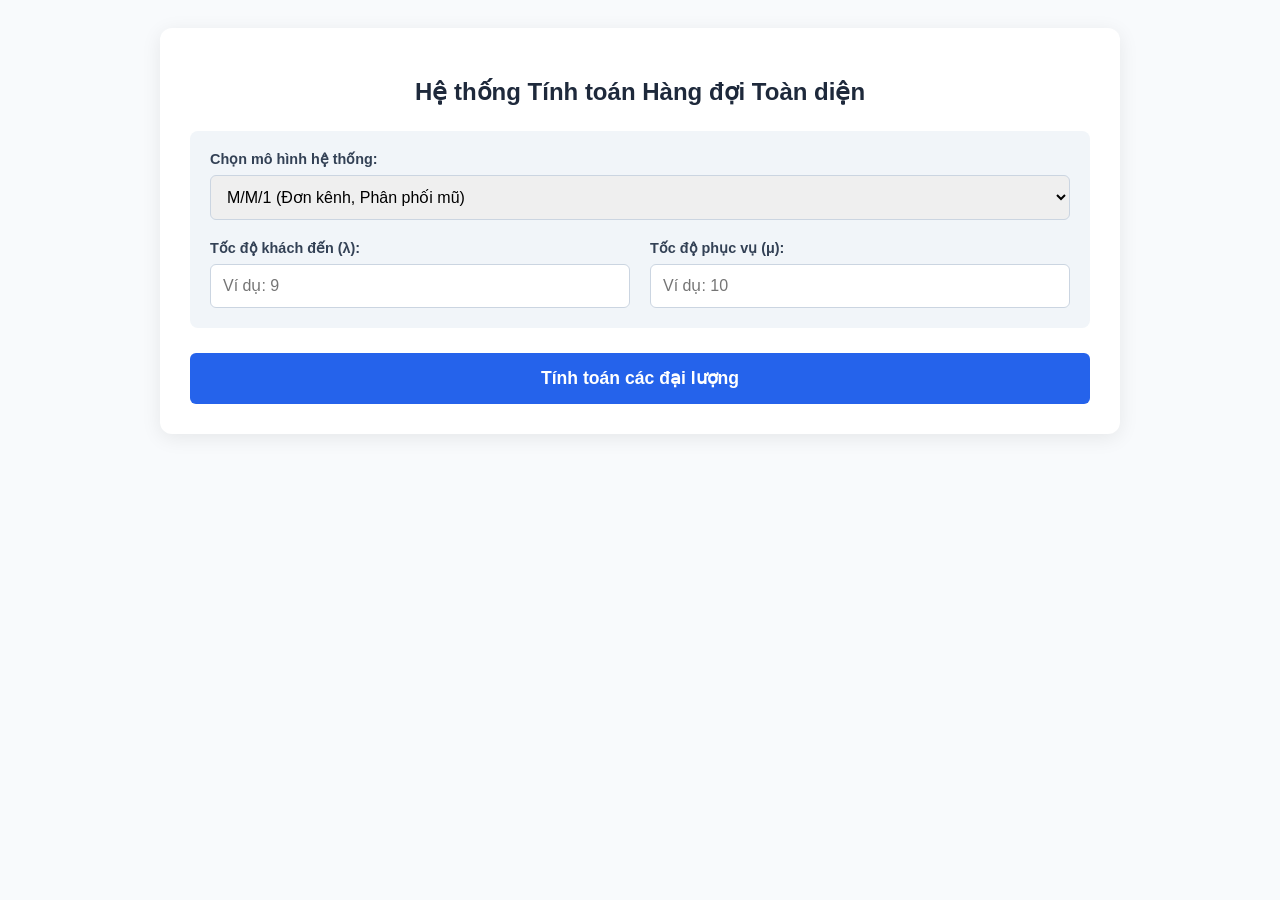
==== index.html @ b88496db "update1" ====
<!DOCTYPE html>
<html lang="vi">
<head>
    <meta charset="UTF-8">
    <meta name="viewport" content="width=device-width, initial-scale=1.0">
    <title>Queueing Theory Master - 4 Models</title>
    <style>
        :root { --primary: #1e293b; --accent: #2563eb; --bg: #f8fafc; }
        body { font-family: 'Segoe UI', Tahoma, Geneva, Verdana, sans-serif; background: var(--bg); padding: 20px; color: #334155; }
        .container { max-width: 900px; margin: 0 auto; background: white; padding: 30px; border-radius: 12px; box-shadow: 0 4px 20px rgba(0,0,0,0.08); }
        h2 { text-align: center; color: var(--primary); margin-bottom: 25px; }
        .config-grid { display: grid; grid-template-columns: 1fr 1fr; gap: 20px; margin-bottom: 25px; background: #f1f5f9; padding: 20px; border-radius: 8px; }
        .full { grid-column: span 2; }
        label { display: block; font-weight: 600; margin-bottom: 8px; font-size: 0.9rem; }
        select, input { width: 100%; padding: 12px; border: 1px solid #cbd5e1; border-radius: 6px; box-sizing: border-box; font-size: 1rem; }
        button { width: 100%; padding: 15px; background: var(--accent); color: white; border: none; border-radius: 6px; cursor: pointer; font-weight: bold; font-size: 1.1rem; transition: 0.2s; }
        button:hover { background: #1d4ed8; }
        .results { margin-top: 30px; display: none; }
        table { width: 100%; border-collapse: collapse; }
        th, td { padding: 15px; text-align: left; border-bottom: 1px solid #e2e8f0; }
        th { background: #f8fafc; color: #64748b; font-size: 0.8rem; text-transform: uppercase; }
        .val { font-weight: bold; color: var(--accent); font-family: 'Courier New', Courier, monospace; font-size: 1.1rem; }
        .hidden { display: none; }
    </style>
</head>
<body>

<div class="container">
    <h2>Hệ thống Tính toán Hàng đợi Toàn diện</h2>
    
    <div class="config-grid">
        <div class="full">
            <label>Chọn mô hình hệ thống:</label>
            <select id="model" onchange="toggleFields()">
                <option value="mm1">M/M/1 (Đơn kênh, Phân phối mũ)</option>
                <option value="mmc">M/M/c (Đa kênh, Phân phối mũ)</option>
                <option value="mg1">M/G/1 (Đơn kênh, Phục vụ tùy ý)</option>
                <option value="mgc">M/G/c (Đa kênh, Phục vụ tùy ý - Xấp xỉ)</option>
            </select>
        </div>

        <div>
            <label>Tốc độ khách đến (λ):</label>
            <input type="number" id="lambda" step="any" placeholder="Ví dụ: 9">
        </div>

        <div>
            <label>Tốc độ phục vụ (μ):</label>
            <input type="number" id="mu" step="any" placeholder="Ví dụ: 10">
        </div>

        <div id="c_box" class="hidden">
            <label>Số máy phục vụ (c):</label>
            <input type="number" id="c_val" value="2" min="1">
        </div>

        <div id="sigma_box" class="hidden">
            <label>Độ lệch chuẩn phục vụ (σ):</label>
            <input type="number" id="sigma" value="0" step="any" placeholder="σ = 0 là M/D/c">
        </div>
    </div>

    <button onclick="runCalculations()">Tính toán các đại lượng</button>

    <div id="results" class="results">
        <table>
            <thead>
                <tr><th>Ký hiệu</th><th>Giá trị</th><th>Mô tả chi tiết</th></tr>
            </thead>
            <tbody id="res-body"></tbody>
        </table>
    </div>
</div>

<script>
function toggleFields() {
    const m = document.getElementById('model').value;
    document.getElementById('c_box').classList.toggle('hidden', m !== 'mmc' && m !== 'mgc');
    document.getElementById('sigma_box').classList.toggle('hidden', m !== 'mg1' && m !== 'mgc');
}

function fact(n) { return n <= 1 ? 1 : n * fact(n - 1); }

function runCalculations() {
    const l = parseFloat(document.getElementById('lambda').value);
    const m = parseFloat(document.getElementById('mu').value);
    const model = document.getElementById('model').value;
    const c = parseInt(document.getElementById('c_val').value) || 1;
    const sigma = parseFloat(document.getElementById('sigma').value) || 0;

    if (isNaN(l) || isNaN(m)) return alert("Vui lòng nhập λ và μ!");
    
    let L, Lq, Ls, W, Wq, Ws, P0, Pwait, rho_system;
    Ws = 1 / m;
    let r = l / m;
    rho_system = r / c;

    if (rho_system >= 1) return alert("Hệ thống không ổn định (λ ≥ cμ). Hàng đợi sẽ dài vô hạn!");

    if (model === 'mm1') {
        P0 = 1 - r;
        Pwait = r;
        L = r / (1 - r);
        Lq = (r * r) / (1 - r);
        W = 1 / (m - l);
        Wq = l / (m * (m - l));
    } 
    else if (model === 'mmc') {
        let sum = 0;
        for (let n = 0; n < c; n++) sum += Math.pow(r, n) / fact(n);
        sum += (Math.pow(r, c) / (fact(c) * (1 - rho_system)));
        P0 = 1 / sum;
        Pwait = (Math.pow(r, c) * P0) / (fact(c) * (1 - rho_system));
        Lq = (Pwait * rho_system) / (1 - rho_system);
        Wq = Lq / l;
        W = Wq + Ws;
        L = l * W;
    }
    else if (model === 'mg1') {
        P0 = 1 - r;
        Pwait = r;
        // Công thức Pollaczek-Khinchine
        Lq = (Math.pow(l, 2) * Math.pow(sigma, 2) + Math.pow(r, 2)) / (2 * (1 - r));
        Wq = Lq / l;
        W = Wq + Ws;
        L = l * W;
    }
    else if (model === 'mgc') {
        // Xấp xỉ Lee-Longton
        let sum = 0;
        for (let n = 0; n < c; n++) sum += Math.pow(r, n) / fact(n);
        sum += (Math.pow(r, c) / (fact(c) * (1 - rho_system)));
        let P0_mmc = 1 / sum;
        let Pwait_mmc = (Math.pow(r, c) * P0_mmc) / (fact(c) * (1 - rho_system));
        let Wq_mmc = (Pwait_mmc * rho_system) / (l * (1 - rho_system));
        
        let Cs = sigma * m; // Hệ số biến thiên
        Wq = Wq_mmc * ((Math.pow(Cs, 2) + 1) / 2);
        W = Wq + Ws;
        Lq = l * Wq;
        L = l * W;
        P0 = P0_mmc; // Xấp xỉ
        Pwait = Pwait_mmc; // Xấp xỉ
    }

    Ls = r; // Số khách đang được phục vụ trung bình (λ/μ)

    const data = [
        ["P0", P0, "Xác suất hệ thống rỗng (không có ai)"],
        ["P > 0", Pwait, "Xác suất khách đến phải chờ"],
        ["L", L, "Số lượng khách trung bình trong toàn hệ thống"],
        ["Lq", Lq, "Số lượng khách trung bình đang đứng chờ"],
        ["Ls", Ls, "Số lượng khách trung bình đang được phục vụ"],
        ["W", W, "Tổng thời gian trung bình trong hệ thống"],
        ["Wq", Wq, "Thời gian trung bình phải chờ trong hàng"],
        ["Ws", Ws, "Thời gian phục vụ trung bình (1/μ)"]
    ];

    let html = '';
    data.forEach(d => {
        html += `<tr><td><b>${d[0]}</b></td><td class="val">${d[1].toFixed(5)}</td><td>${d[2]}</td></tr>`;
    });
    document.getElementById('res-body').innerHTML = html;
    document.getElementById('results').style.display = 'block';
}
</script>

</body>
</html>
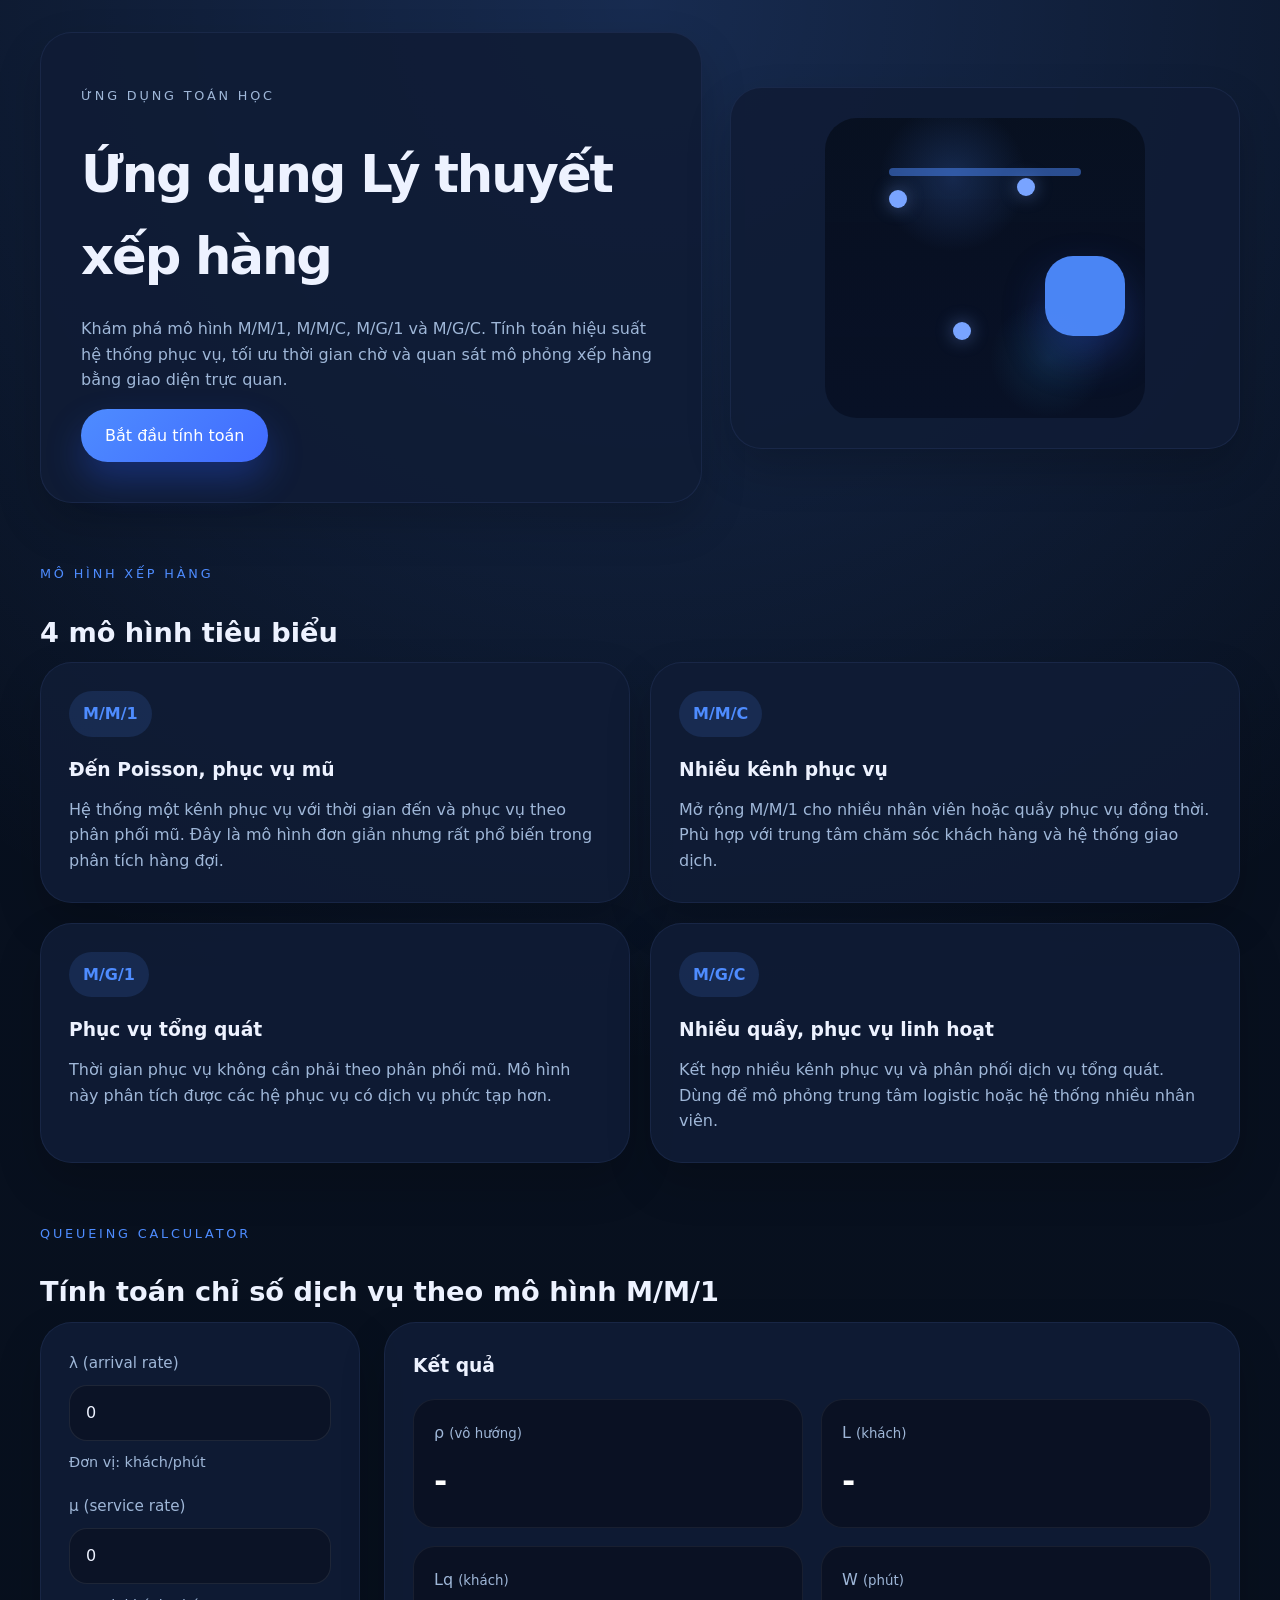
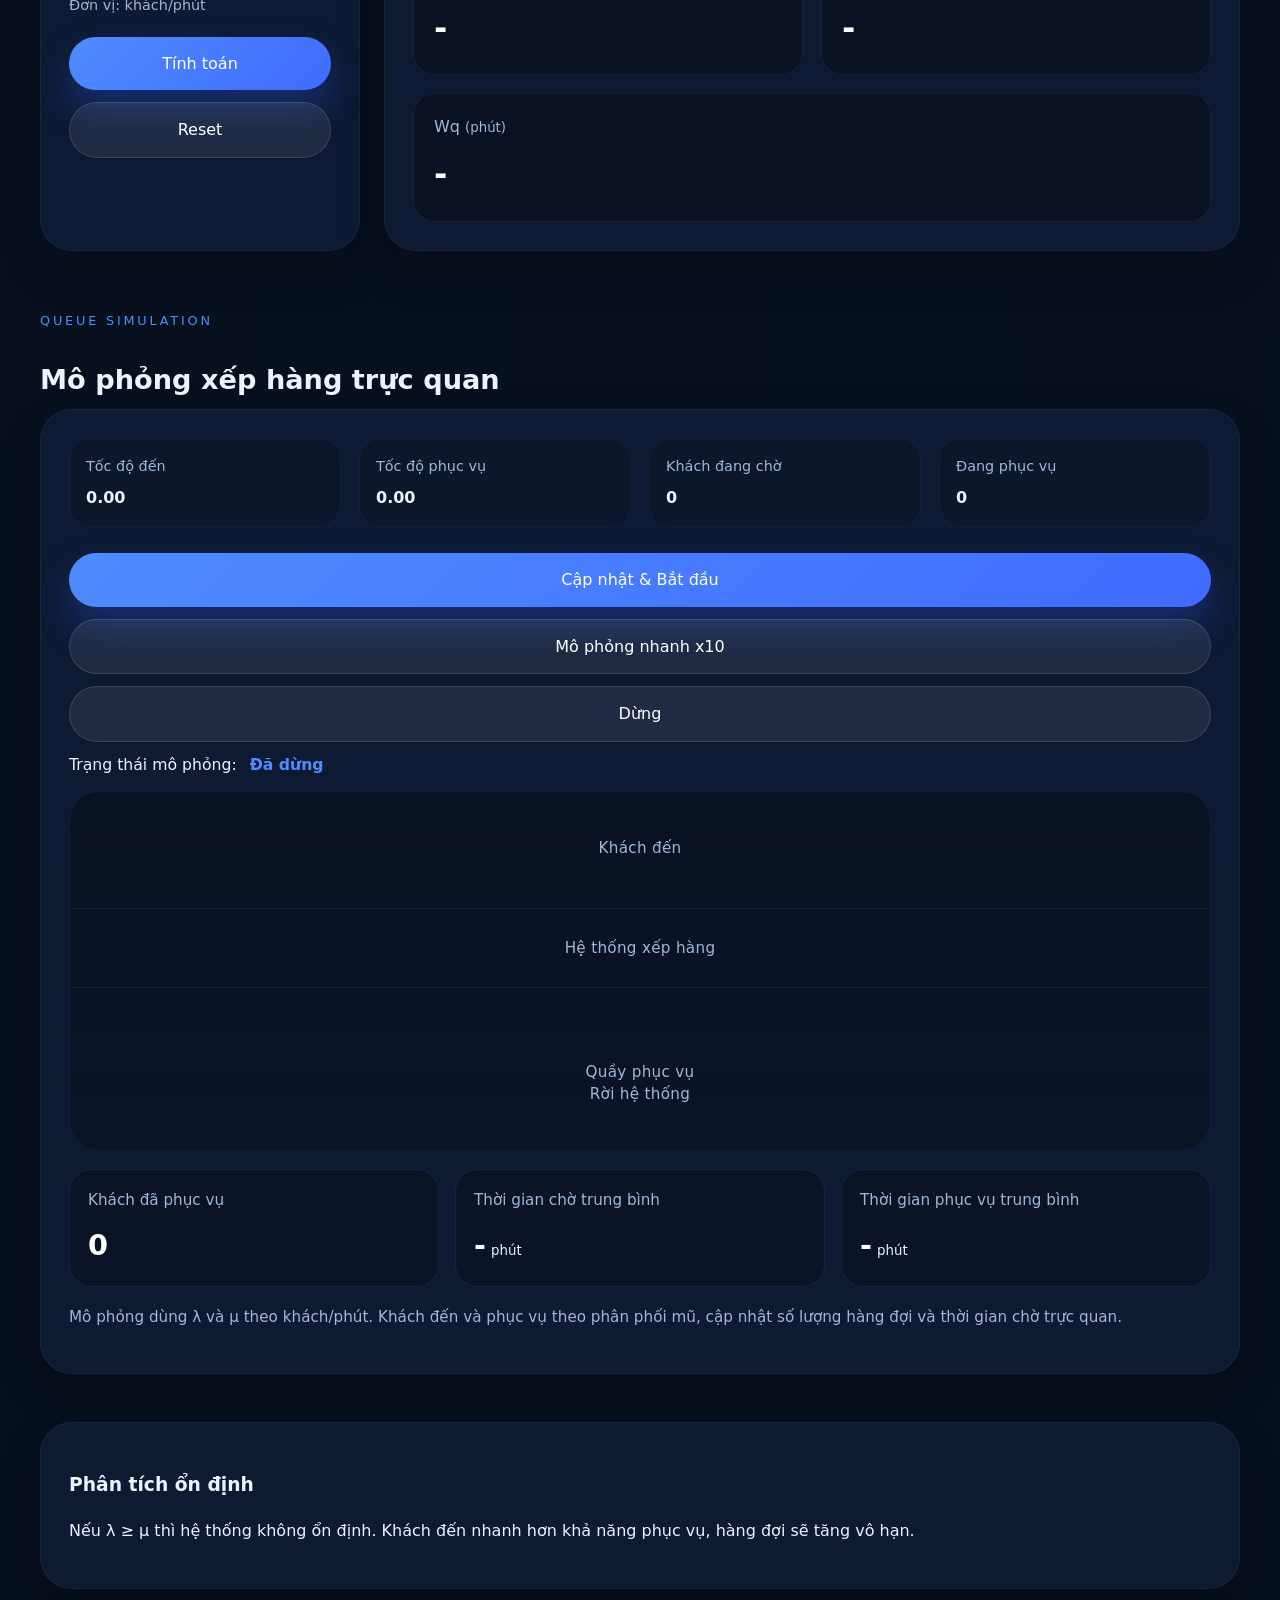
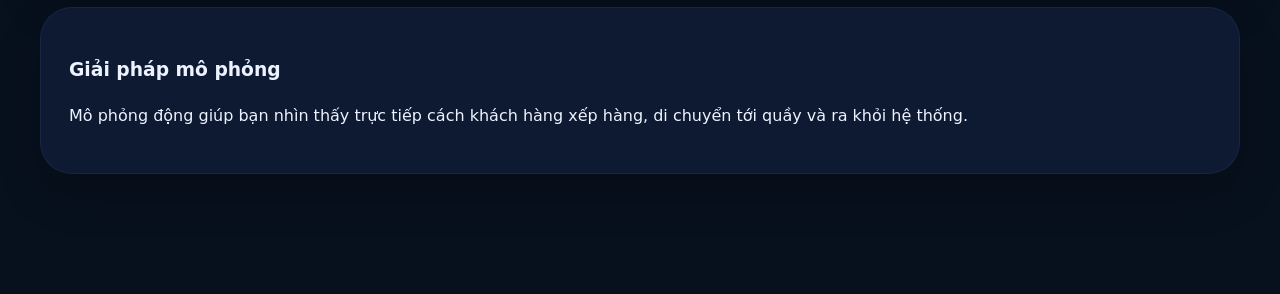
==== commit b5c7d880: "up" ====
--- a/index.html
+++ b/index.html
@@ -1,169 +1,191 @@
 <!DOCTYPE html>
 <html lang="vi">
 <head>
-    <meta charset="UTF-8">
-    <meta name="viewport" content="width=device-width, initial-scale=1.0">
-    <title>Queueing Theory Master - 4 Models</title>
-    <style>
-        :root { --primary: #1e293b; --accent: #2563eb; --bg: #f8fafc; }
-        body { font-family: 'Segoe UI', Tahoma, Geneva, Verdana, sans-serif; background: var(--bg); padding: 20px; color: #334155; }
-        .container { max-width: 900px; margin: 0 auto; background: white; padding: 30px; border-radius: 12px; box-shadow: 0 4px 20px rgba(0,0,0,0.08); }
-        h2 { text-align: center; color: var(--primary); margin-bottom: 25px; }
-        .config-grid { display: grid; grid-template-columns: 1fr 1fr; gap: 20px; margin-bottom: 25px; background: #f1f5f9; padding: 20px; border-radius: 8px; }
-        .full { grid-column: span 2; }
-        label { display: block; font-weight: 600; margin-bottom: 8px; font-size: 0.9rem; }
-        select, input { width: 100%; padding: 12px; border: 1px solid #cbd5e1; border-radius: 6px; box-sizing: border-box; font-size: 1rem; }
-        button { width: 100%; padding: 15px; background: var(--accent); color: white; border: none; border-radius: 6px; cursor: pointer; font-weight: bold; font-size: 1.1rem; transition: 0.2s; }
-        button:hover { background: #1d4ed8; }
-        .results { margin-top: 30px; display: none; }
-        table { width: 100%; border-collapse: collapse; }
-        th, td { padding: 15px; text-align: left; border-bottom: 1px solid #e2e8f0; }
-        th { background: #f8fafc; color: #64748b; font-size: 0.8rem; text-transform: uppercase; }
-        .val { font-weight: bold; color: var(--accent); font-family: 'Courier New', Courier, monospace; font-size: 1.1rem; }
-        .hidden { display: none; }
-    </style>
+  <meta charset="UTF-8">
+  <meta name="viewport" content="width=device-width, initial-scale=1.0">
+  <title>Ứng dụng Lý thuyết xếp hàng</title>
+  <link rel="stylesheet" href="style.css">
 </head>
 <body>
+  <main class="page-shell">
+    <header class="hero">
+      <div class="hero-copy card">
+        <p class="eyebrow">Ứng dụng toán học</p>
+        <h1>Ứng dụng Lý thuyết xếp hàng</h1>
+        <p>Khám phá mô hình M/M/1, M/M/C, M/G/1 và M/G/C. Tính toán hiệu suất hệ thống phục vụ, tối ưu thời gian chờ và quan sát mô phỏng xếp hàng bằng giao diện trực quan.</p>
+        <a class="btn btn-primary" href="#calculator">Bắt đầu tính toán</a>
+      </div>
+      <div class="hero-visual card">
+        <div class="hero-graphic">
+          <div class="hero-dot"></div>
+          <div class="hero-dot"></div>
+          <div class="hero-dot"></div>
+          <div class="hero-line"></div>
+          <div class="hero-counter"></div>
+        </div>
+      </div>
+    </header>
 
-<div class="container">
-    <h2>Hệ thống Tính toán Hàng đợi Toàn diện</h2>
-    
-    <div class="config-grid">
-        <div class="full">
-            <label>Chọn mô hình hệ thống:</label>
-            <select id="model" onchange="toggleFields()">
-                <option value="mm1">M/M/1 (Đơn kênh, Phân phối mũ)</option>
-                <option value="mmc">M/M/c (Đa kênh, Phân phối mũ)</option>
-                <option value="mg1">M/G/1 (Đơn kênh, Phục vụ tùy ý)</option>
-                <option value="mgc">M/G/c (Đa kênh, Phục vụ tùy ý - Xấp xỉ)</option>
-            </select>
+    <section class="section models" id="models">
+      <div class="section-header">
+        <p class="eyebrow">Mô hình xếp hàng</p>
+        <h2>4 mô hình tiêu biểu</h2>
+      </div>
+      <div class="grid cards-grid">
+        <article class="model-card card">
+          <span class="model-badge">M/M/1</span>
+          <h3>Đến Poisson, phục vụ mũ</h3>
+          <p>Hệ thống một kênh phục vụ với thời gian đến và phục vụ theo phân phối mũ. Đây là mô hình đơn giản nhưng rất phổ biến trong phân tích hàng đợi.</p>
+        </article>
+        <article class="model-card card">
+          <span class="model-badge">M/M/C</span>
+          <h3>Nhiều kênh phục vụ</h3>
+          <p>Mở rộng M/M/1 cho nhiều nhân viên hoặc quầy phục vụ đồng thời. Phù hợp với trung tâm chăm sóc khách hàng và hệ thống giao dịch.</p>
+        </article>
+        <article class="model-card card">
+          <span class="model-badge">M/G/1</span>
+          <h3>Phục vụ tổng quát</h3>
+          <p>Thời gian phục vụ không cần phải theo phân phối mũ. Mô hình này phân tích được các hệ phục vụ có dịch vụ phức tạp hơn.</p>
+        </article>
+        <article class="model-card card">
+          <span class="model-badge">M/G/C</span>
+          <h3>Nhiều quầy, phục vụ linh hoạt</h3>
+          <p>Kết hợp nhiều kênh phục vụ và phân phối dịch vụ tổng quát. Dùng để mô phỏng trung tâm logistic hoặc hệ thống nhiều nhân viên.</p>
+        </article>
+      </div>
+    </section>
+
+    <section class="section calculator" id="calculator">
+      <div class="section-header">
+        <p class="eyebrow">Queueing Calculator</p>
+        <h2>Tính toán chỉ số dịch vụ theo mô hình M/M/1</h2>
+      </div>
+      <div class="calculator-grid">
+        <form class="calc-panel card" id="queueForm">
+          <div class="form-group">
+            <label for="lambda">λ (arrival rate)</label>
+            <input id="lambda" type="number" min="0" step="0.1" placeholder="Nhập λ" value="0">
+            <span class="unit-label">Đơn vị: khách/phút</span>
+          </div>
+          <div class="form-group">
+            <label for="mu">μ (service rate)</label>
+            <input id="mu" type="number" min="0" step="0.1" placeholder="Nhập μ" value="0">
+            <span class="unit-label">Đơn vị: khách/phút</span>
+          </div>
+          <div class="form-actions">
+            <button type="submit" class="btn btn-primary">Tính toán</button>
+            <button type="button" class="btn btn-secondary" id="resetButton">Reset</button>
+          </div>
+          <p class="warning" id="warningText"></p>
+        </form>
+
+        <div class="result-panel card">
+          <h3>Kết quả</h3>
+          <div class="result-grid">
+            <div class="result-card">
+              <span>ρ <small>(vô hướng)</small></span>
+              <strong id="rho">-</strong>
+            </div>
+            <div class="result-card">
+              <span>L <small>(khách)</small></span>
+              <strong id="L">-</strong>
+            </div>
+            <div class="result-card">
+              <span>Lq <small>(khách)</small></span>
+              <strong id="Lq">-</strong>
+            </div>
+            <div class="result-card">
+              <span>W <small>(phút)</small></span>
+              <strong id="W">-</strong>
+            </div>
+            <div class="result-card full-width">
+              <span>Wq <small>(phút)</small></span>
+              <strong id="Wq">-</strong>
+            </div>
+          </div>
         </div>
+      </div>
+    </section>
 
-        <div>
-            <label>Tốc độ khách đến (λ):</label>
-            <input type="number" id="lambda" step="any" placeholder="Ví dụ: 9">
+    <section class="section simulation" id="simulation">
+      <div class="section-header">
+        <p class="eyebrow">Queue Simulation</p>
+        <h2>Mô phỏng xếp hàng trực quan</h2>
+      </div>
+      <div class="sim-board card">
+        <div class="sim-info">
+          <div>
+            <span class="small-label">Tốc độ đến</span>
+            <strong id="displayLambda">0.00</strong>
+          </div>
+          <div>
+            <span class="small-label">Tốc độ phục vụ</span>
+            <strong id="displayMu">0.00</strong>
+          </div>
+          <div>
+            <span class="small-label">Khách đang chờ</span>
+            <strong id="displayQueue">0</strong>
+          </div>
+          <div>
+            <span class="small-label">Đang phục vụ</span>
+            <strong id="displayService">0</strong>
+          </div>
         </div>
+        <div class="sim-actions">
+          <button type="button" class="btn btn-primary" id="startSimButton">Cập nhật &amp; Bắt đầu</button>
+          <button type="button" class="btn btn-secondary" id="fastSimButton">Mô phỏng nhanh x10</button>
+          <button type="button" class="btn btn-secondary" id="stopSimButton">Dừng</button>
+        </div>
+        <div class="sim-status">
+          <span>Trạng thái mô phỏng:</span>
+          <strong id="simStatus">Đang dừng</strong>
+        </div>
+        <div class="sim-viewport" id="simViewport">
+          <div class="sim-zone sim-entry">
+            <span>Khách đến</span>
+          </div>
+          <div class="sim-zone sim-queue">
+            <span>Hệ thống xếp hàng</span>
+          </div>
+          <div class="sim-zone sim-server">
+            <span>Quầy phục vụ</span>
+          </div>
+          <div class="sim-zone sim-exit">
+            <span>Rời hệ thống</span>
+          </div>
+        </div>
+        <div class="sim-detail-grid">
+          <div class="detail-card">
+            <span>Khách đã phục vụ</span>
+            <strong id="displayServed">0</strong>
+          </div>
+          <div class="detail-card">
+            <span>Thời gian chờ trung bình</span>
+            <strong id="displayWqSim">-</strong>
+            <small>phút</small>
+          </div>
+          <div class="detail-card">
+            <span>Thời gian phục vụ trung bình</span>
+            <strong id="displayWSim">-</strong>
+            <small>phút</small>
+          </div>
+        </div>
+        <p class="sim-note">Mô phỏng dùng λ và μ theo khách/phút. Khách đến và phục vụ theo phân phối mũ, cập nhật số lượng hàng đợi và thời gian chờ trực quan.</p>
+      </div>
+    </section>
 
-        <div>
-            <label>Tốc độ phục vụ (μ):</label>
-            <input type="number" id="mu" step="any" placeholder="Ví dụ: 10">
-        </div>
+    <section class="section features">
+      <div class="feature-card card">
+        <h3>Phân tích ổn định</h3>
+        <p>Nếu λ ≥ μ thì hệ thống không ổn định. Khách đến nhanh hơn khả năng phục vụ, hàng đợi sẽ tăng vô hạn.</p>
+      </div>
+      <div class="feature-card card">
+        <h3>Giải pháp mô phỏng</h3>
+        <p>Mô phỏng động giúp bạn nhìn thấy trực tiếp cách khách hàng xếp hàng, di chuyển tới quầy và ra khỏi hệ thống.</p>
+      </div>
+    </section>
+  </main>
 
-        <div id="c_box" class="hidden">
-            <label>Số máy phục vụ (c):</label>
-            <input type="number" id="c_val" value="2" min="1">
-        </div>
-
-        <div id="sigma_box" class="hidden">
-            <label>Độ lệch chuẩn phục vụ (σ):</label>
-            <input type="number" id="sigma" value="0" step="any" placeholder="σ = 0 là M/D/c">
-        </div>
-    </div>
-
-    <button onclick="runCalculations()">Tính toán các đại lượng</button>
-
-    <div id="results" class="results">
-        <table>
-            <thead>
-                <tr><th>Ký hiệu</th><th>Giá trị</th><th>Mô tả chi tiết</th></tr>
-            </thead>
-            <tbody id="res-body"></tbody>
-        </table>
-    </div>
-</div>
-
-<script>
-function toggleFields() {
-    const m = document.getElementById('model').value;
-    document.getElementById('c_box').classList.toggle('hidden', m !== 'mmc' && m !== 'mgc');
-    document.getElementById('sigma_box').classList.toggle('hidden', m !== 'mg1' && m !== 'mgc');
-}
-
-function fact(n) { return n <= 1 ? 1 : n * fact(n - 1); }
-
-function runCalculations() {
-    const l = parseFloat(document.getElementById('lambda').value);
-    const m = parseFloat(document.getElementById('mu').value);
-    const model = document.getElementById('model').value;
-    const c = parseInt(document.getElementById('c_val').value) || 1;
-    const sigma = parseFloat(document.getElementById('sigma').value) || 0;
-
-    if (isNaN(l) || isNaN(m)) return alert("Vui lòng nhập λ và μ!");
-    
-    let L, Lq, Ls, W, Wq, Ws, P0, Pwait, rho_system;
-    Ws = 1 / m;
-    let r = l / m;
-    rho_system = r / c;
-
-    if (rho_system >= 1) return alert("Hệ thống không ổn định (λ ≥ cμ). Hàng đợi sẽ dài vô hạn!");
-
-    if (model === 'mm1') {
-        P0 = 1 - r;
-        Pwait = r;
-        L = r / (1 - r);
-        Lq = (r * r) / (1 - r);
-        W = 1 / (m - l);
-        Wq = l / (m * (m - l));
-    } 
-    else if (model === 'mmc') {
-        let sum = 0;
-        for (let n = 0; n < c; n++) sum += Math.pow(r, n) / fact(n);
-        sum += (Math.pow(r, c) / (fact(c) * (1 - rho_system)));
-        P0 = 1 / sum;
-        Pwait = (Math.pow(r, c) * P0) / (fact(c) * (1 - rho_system));
-        Lq = (Pwait * rho_system) / (1 - rho_system);
-        Wq = Lq / l;
-        W = Wq + Ws;
-        L = l * W;
-    }
-    else if (model === 'mg1') {
-        P0 = 1 - r;
-        Pwait = r;
-        // Công thức Pollaczek-Khinchine
-        Lq = (Math.pow(l, 2) * Math.pow(sigma, 2) + Math.pow(r, 2)) / (2 * (1 - r));
-        Wq = Lq / l;
-        W = Wq + Ws;
-        L = l * W;
-    }
-    else if (model === 'mgc') {
-        // Xấp xỉ Lee-Longton
-        let sum = 0;
-        for (let n = 0; n < c; n++) sum += Math.pow(r, n) / fact(n);
-        sum += (Math.pow(r, c) / (fact(c) * (1 - rho_system)));
-        let P0_mmc = 1 / sum;
-        let Pwait_mmc = (Math.pow(r, c) * P0_mmc) / (fact(c) * (1 - rho_system));
-        let Wq_mmc = (Pwait_mmc * rho_system) / (l * (1 - rho_system));
-        
-        let Cs = sigma * m; // Hệ số biến thiên
-        Wq = Wq_mmc * ((Math.pow(Cs, 2) + 1) / 2);
-        W = Wq + Ws;
-        Lq = l * Wq;
-        L = l * W;
-        P0 = P0_mmc; // Xấp xỉ
-        Pwait = Pwait_mmc; // Xấp xỉ
-    }
-
-    Ls = r; // Số khách đang được phục vụ trung bình (λ/μ)
-
-    const data = [
-        ["P0", P0, "Xác suất hệ thống rỗng (không có ai)"],
-        ["P > 0", Pwait, "Xác suất khách đến phải chờ"],
-        ["L", L, "Số lượng khách trung bình trong toàn hệ thống"],
-        ["Lq", Lq, "Số lượng khách trung bình đang đứng chờ"],
-        ["Ls", Ls, "Số lượng khách trung bình đang được phục vụ"],
-        ["W", W, "Tổng thời gian trung bình trong hệ thống"],
-        ["Wq", Wq, "Thời gian trung bình phải chờ trong hàng"],
-        ["Ws", Ws, "Thời gian phục vụ trung bình (1/μ)"]
-    ];
-
-    let html = '';
-    data.forEach(d => {
-        html += `<tr><td><b>${d[0]}</b></td><td class="val">${d[1].toFixed(5)}</td><td>${d[2]}</td></tr>`;
-    });
-    document.getElementById('res-body').innerHTML = html;
-    document.getElementById('results').style.display = 'block';
-}
-</script>
-
+  <script src="script.js"></script>
 </body>
-</html>+</html>
--- a/style.css
+++ b/style.css
@@ -0,0 +1,471 @@
+:root {
+  color-scheme: dark;
+  --bg: #0b1220;
+  --surface: #111b33;
+  --surface-soft: #162247;
+  --surface-lighter: #1f2f55;
+  --text: #edf2ff;
+  --muted: #9fb7d8;
+  --accent: #4e8cff;
+  --accent-soft: #2d5ecf;
+  --danger: #ff6b6b;
+  --shadow: 0 20px 45px rgba(0, 0, 0, 0.18);
+  font-family: Inter, ui-sans-serif, system-ui, -apple-system, BlinkMacSystemFont, "Segoe UI", sans-serif;
+}
+
+* {
+  box-sizing: border-box;
+}
+
+html, body {
+  margin: 0;
+  min-height: 100%;
+  background: radial-gradient(circle at top, rgba(78, 140, 255, 0.22), transparent 30%),
+    linear-gradient(180deg, #08101f 0%, #07101d 100%);
+  color: var(--text);
+}
+
+body {
+  line-height: 1.6;
+}
+
+button, input {
+  font: inherit;
+}
+
+button {
+  width: auto;
+  min-width: 140px;
+}
+
+.unit-label {
+  color: var(--muted);
+  font-size: 0.9rem;
+}
+
+.sim-status {
+  margin-bottom: 14px;
+  color: var(--text);
+  font-size: 0.98rem;
+}
+
+.sim-status strong {
+  color: var(--accent);
+  margin-left: 8px;
+}
+
+.page-shell {
+  width: min(1200px, calc(100% - 32px));
+  margin: 0 auto;
+  padding: 32px 0 72px;
+}
+
+.hero {
+  display: grid;
+  grid-template-columns: 1.3fr 1fr;
+  gap: 28px;
+  align-items: center;
+  margin-bottom: 48px;
+}
+
+.hero-copy {
+  background: linear-gradient(180deg, rgba(18, 38, 80, 0.96), rgba(12, 18, 32, 0.98));
+  padding: 40px;
+}
+
+.hero h1 {
+  font-size: clamp(2.6rem, 4vw, 4rem);
+  margin: 12px 0 18px;
+  letter-spacing: -0.04em;
+}
+
+.hero p {
+  max-width: 680px;
+  color: var(--muted);
+}
+
+.eyebrow {
+  display: inline-flex;
+  text-transform: uppercase;
+  letter-spacing: 0.22em;
+  font-size: 0.8rem;
+  color: var(--accent);
+  margin-bottom: 16px;
+}
+
+.btn {
+  display: inline-flex;
+  align-items: center;
+  justify-content: center;
+  padding: 14px 24px;
+  border: none;
+  border-radius: 999px;
+  transition: transform 0.2s ease, box-shadow 0.2s ease, background 0.2s ease;
+  cursor: pointer;
+  text-decoration: none;
+}
+
+.btn:hover {
+  transform: translateY(-2px);
+}
+
+.btn-primary {
+  color: white;
+  background: linear-gradient(135deg, var(--accent), #416bff);
+  box-shadow: 0 18px 36px rgba(44, 93, 255, 0.3);
+}
+
+.btn-secondary {
+  color: white;
+  background: rgba(255, 255, 255, 0.08);
+  border: 1px solid rgba(255, 255, 255, 0.12);
+}
+
+.form-actions {
+  display: flex;
+  gap: 12px;
+  flex-wrap: wrap;
+}
+
+.sim-actions {
+  margin: 18px 0 10px;
+  display: flex;
+  gap: 12px;
+  flex-wrap: wrap;
+}
+
+.sim-detail-grid {
+  display: grid;
+  grid-template-columns: repeat(3, minmax(0, 1fr));
+  gap: 16px;
+  margin-top: 18px;
+}
+
+.detail-card {
+  background: rgba(12, 21, 40, 0.95);
+  border: 1px solid rgba(78, 140, 255, 0.12);
+  border-radius: 22px;
+  padding: 18px;
+}
+
+.detail-card span {
+  display: block;
+  color: var(--muted);
+  margin-bottom: 10px;
+  font-size: 0.95rem;
+}
+
+.detail-card strong {
+  font-size: 1.8rem;
+  color: white;
+}
+
+.sim-note {
+  margin-top: 18px;
+  color: var(--muted);
+  font-size: 0.95rem;
+  line-height: 1.6;
+}
+
+.hero-visual {
+  padding: 30px;
+  min-height: 340px;
+  display: grid;
+  place-items: center;
+}
+
+.hero-graphic {
+  position: relative;
+  width: 100%;
+  max-width: 320px;
+  height: 300px;
+  border-radius: 32px;
+  background: radial-gradient(circle at 40% 20%, rgba(78, 140, 255, 0.2), transparent 24%),
+    radial-gradient(circle at 70% 80%, rgba(55, 180, 255, 0.12), transparent 18%),
+    linear-gradient(180deg, rgba(8, 16, 32, 0.95), #081126);
+  overflow: hidden;
+}
+
+.hero-line {
+  position: absolute;
+  left: 20%;
+  top: 50px;
+  width: 60%;
+  height: 8px;
+  background: rgba(78, 140, 255, 0.5);
+  border-radius: 999px;
+}
+
+.hero-counter {
+  position: absolute;
+  right: 20px;
+  top: 46%;
+  width: 80px;
+  height: 80px;
+  border-radius: 28px;
+  background: rgba(78, 140, 255, 0.95);
+  box-shadow: 0 20px 40px rgba(46, 87, 212, 0.35);
+}
+
+.hero-dot {
+  position: absolute;
+  width: 18px;
+  height: 18px;
+  border-radius: 50%;
+  background: #79a4ff;
+  box-shadow: 0 0 18px rgba(121, 164, 255, 0.45);
+  animation: drift 5s ease-in-out infinite alternate;
+}
+
+.hero-dot:nth-child(1) { left: 20%; top: 24%; animation-delay: 0s; }
+.hero-dot:nth-child(2) { left: 40%; top: 68%; animation-delay: 0.7s; }
+.hero-dot:nth-child(3) { left: 60%; top: 20%; animation-delay: 1.4s; }
+
+@keyframes drift {
+  to { transform: translateY(-18px) translateX(8px); }
+}
+
+.section {
+  margin-bottom: 48px;
+}
+
+.section-header h2 {
+  margin: 10px 0 8px;
+  font-size: clamp(1.7rem, 2vw, 2.4rem);
+}
+
+.cards-grid {
+  display: grid;
+  grid-template-columns: repeat(2, minmax(0, 1fr));
+  gap: 20px;
+}
+
+.model-card {
+  padding: 28px;
+  transition: transform 0.25s ease, box-shadow 0.25s ease;
+}
+
+.model-card:hover {
+  transform: translateY(-6px);
+  box-shadow: var(--shadow);
+}
+
+.model-badge {
+  display: inline-flex;
+  padding: 10px 14px;
+  background: rgba(78, 140, 255, 0.14);
+  border-radius: 999px;
+  color: var(--accent);
+  margin-bottom: 18px;
+  font-weight: 600;
+}
+
+.model-card h3 {
+  margin: 0 0 12px;
+}
+
+.model-card p {
+  margin: 0;
+  color: var(--muted);
+}
+
+.calculator-grid {
+  display: grid;
+  grid-template-columns: 320px minmax(0, 1fr);
+  gap: 24px;
+}
+
+.card {
+  background: rgba(16, 28, 54, 0.9);
+  border: 1px solid rgba(120, 156, 255, 0.09);
+  border-radius: 32px;
+  box-shadow: var(--shadow);
+}
+
+.calc-panel {
+  padding: 28px;
+}
+
+.form-group {
+  display: grid;
+  gap: 10px;
+  margin-bottom: 20px;
+}
+
+label {
+  color: var(--muted);
+  font-size: 0.95rem;
+}
+
+input {
+  width: 100%;
+  padding: 14px 16px;
+  border-radius: 18px;
+  border: 1px solid rgba(255, 255, 255, 0.08);
+  background: rgba(12, 20, 38, 0.95);
+  color: var(--text);
+  outline: none;
+  transition: border-color 0.2s ease, box-shadow 0.2s ease;
+}
+
+input:focus {
+  border-color: rgba(78, 140, 255, 0.65);
+  box-shadow: 0 0 0 4px rgba(78, 140, 255, 0.1);
+}
+
+button {
+  width: 100%;
+}
+
+.warning {
+  color: var(--danger);
+  margin-top: 18px;
+  min-height: 1.2rem;
+}
+
+.result-panel {
+  padding: 28px;
+}
+
+.result-panel h3 {
+  margin-top: 0;
+}
+
+.result-grid {
+  display: grid;
+  grid-template-columns: repeat(2, minmax(0, 1fr));
+  gap: 18px;
+  margin-top: 18px;
+}
+
+.result-card {
+  background: rgba(10, 17, 33, 0.85);
+  padding: 20px;
+  border-radius: 22px;
+  border: 1px solid rgba(255, 255, 255, 0.06);
+}
+
+.full-width {
+  grid-column: 1 / -1;
+}
+
+.result-card span {
+  display: block;
+  color: var(--muted);
+  margin-bottom: 10px;
+}
+
+.result-card strong {
+  font-size: 2rem;
+  color: white;
+}
+
+.sim-board {
+  padding: 28px;
+}
+
+.sim-info {
+  display: grid;
+  grid-template-columns: repeat(4, minmax(0, 1fr));
+  gap: 18px;
+  margin-bottom: 26px;
+}
+
+.sim-info div {
+  background: rgba(14, 24, 44, 0.9);
+  border-radius: 20px;
+  padding: 16px;
+  border: 1px solid rgba(92, 141, 255, 0.08);
+}
+
+.small-label {
+  display: block;
+  font-size: 0.9rem;
+  color: var(--muted);
+  margin-bottom: 6px;
+}
+
+.sim-viewport {
+  position: relative;
+  height: 360px;
+  border-radius: 30px;
+  overflow: hidden;
+  background: linear-gradient(180deg, rgba(9, 18, 34, 0.95), rgba(10, 19, 37, 0.8));
+  border: 1px solid rgba(95, 148, 255, 0.08);
+}
+
+.sim-zone {
+  position: absolute;
+  left: 0;
+  right: 0;
+  height: 80px;
+  display: flex;
+  align-items: center;
+  justify-content: center;
+  color: var(--muted);
+  font-size: 0.95rem;
+  letter-spacing: 0.02em;
+}
+
+.sim-entry { top: 16px; }
+.sim-queue { top: 116px; border-top: 1px solid rgba(255,255,255,0.06); border-bottom: 1px solid rgba(255,255,255,0.06); }
+.sim-server { top: 240px; }
+.sim-exit { bottom: 16px; }
+
+.customer {
+  position: absolute;
+  width: 44px;
+  height: 44px;
+  border-radius: 50%;
+  background: linear-gradient(135deg, #7bb7ff, #4a7dff);
+  box-shadow: 0 12px 24px rgba(73, 125, 255, 0.3);
+  display: grid;
+  place-items: center;
+  color: white;
+  font-weight: 700;
+  transition: transform 0.6s ease, opacity 0.4s ease;
+}
+
+.customer.service {
+  background: linear-gradient(135deg, #4ff0d8, #2bb5ff);
+}
+
+.customer.exit {
+  opacity: 0;
+}
+
+.feature-card {
+  padding: 28px;
+  margin-bottom: 18px;
+}
+
+@media (max-width: 960px) {
+  .hero {
+    grid-template-columns: 1fr;
+  }
+  .calculator-grid {
+    grid-template-columns: 1fr;
+  }
+  .sim-info {
+    grid-template-columns: repeat(2, minmax(0, 1fr));
+  }
+}
+
+@media (max-width: 680px) {
+  .page-shell {
+    width: calc(100% - 24px);
+    padding-top: 24px;
+  }
+  .hero, .cards-grid, .result-grid, .sim-info {
+    gap: 18px;
+  }
+  .hero-copy, .hero-visual, .calc-panel, .result-panel, .sim-board, .feature-card {
+    padding: 22px;
+  }
+  .hero h1 {
+    font-size: 2.6rem;
+  }
+  .sim-viewport {
+    height: 300px;
+  }
+}
